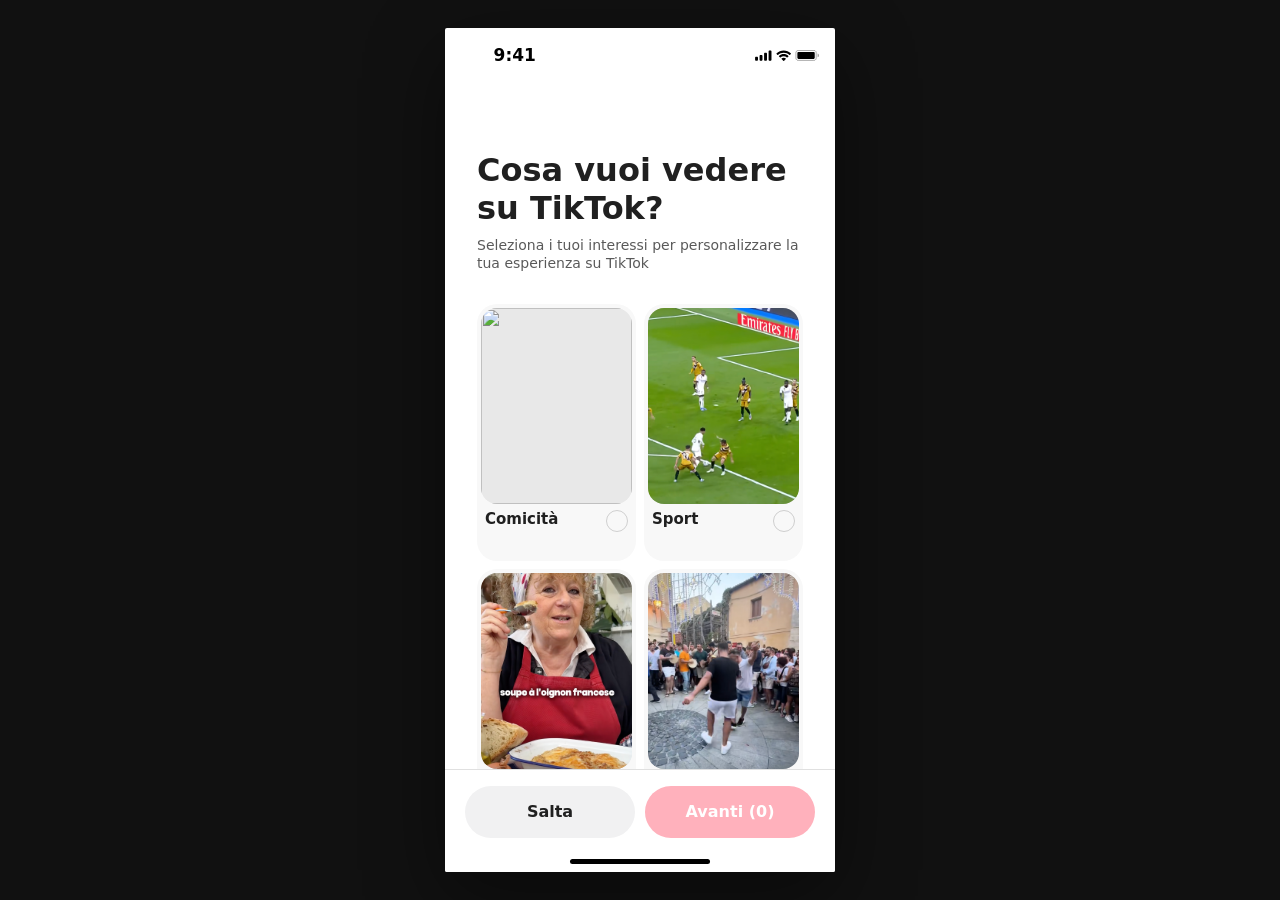
==== figma-onboarding-1455-32069.html @ 00ba5f6e "1" ====
<!DOCTYPE html>
<html lang="it">
<head>
  <meta charset="UTF-8" />
  <meta name="viewport" content="width=device-width, initial-scale=1.0, viewport-fit=cover" />
  <title>Passo 2 Seleziona i tuoi interessi — Figma 1455:32069</title>
  <link rel="stylesheet" href="./assets/css/style.css" />
</head>
<body>
  <div
    class="device"
    data-figma-file-key="70QQ04B6k7KbV7tcD9Y438"
    data-figma-node-id="1455:32069"
    data-figma-dev-url="https://www.figma.com/design/70QQ04B6k7KbV7tcD9Y438/%F0%9F%91%8B-2026-onboading?node-id=1455-32069&amp;m=dev"
    data-onboarding-step="2"
    data-onboarding-page="interests"
  >
    <header class="p1455__status" aria-hidden="true">
      <span class="p1455__status-time">9:41</span>
      <div class="p1455__status-levels">
        <img src="./nuj-figma-assets/6d2924f68b3896226652171779a87f6ce65ec958.svg" alt="" width="66" height="11" draggable="false" />
      </div>
    </header>

    <div class="p1455__nav" aria-hidden="true"></div>

    <main class="p1455__main" aria-label="Passo 2: Seleziona i tuoi interessi">
      <div class="p1455__copy">
        <h1 class="p1455__title">Cosa vuoi vedere su TikTok?</h1>
        <p class="p1455__sub">Seleziona i tuoi interessi per personalizzare la tua esperienza su TikTok</p>
      </div>
      <div class="p1455__grid" id="interestGrid" role="group" aria-label="Interessi"></div>
    </main>

    <footer class="p1455__footer">
      <div class="p1455__btn-row">
        <button type="button" class="p1455__btn p1455__btn--skip" id="btnSkip">Salta</button>
        <button type="button" class="p1455__btn p1455__btn--next" id="btnNext" disabled>Avanti (0)</button>
      </div>
      <div class="p1455__home" aria-hidden="true"></div>
    </footer>
  </div>

  <script src="./assets/js/components/interestCard.js"></script>
  <script src="./assets/js/app.js"></script>
</body>
</html>
---- assets/css/style.css ----
:root {
  --ui-page-flat-1: #ffffff;
  --ui-page-flat-2: #f8f8f8;
  --ui-text-1-display: #202020;
  --ui-text-2: rgba(0, 0, 0, 0.65);
  --ui-shape-neutral-2: rgba(0, 0, 0, 0.17);
  --ui-shape-neutral-3: rgba(0, 0, 0, 0.12);
  --phone-w: 390px;
  --font-sans: "TikTok Sans", system-ui, -apple-system, "SF Pro Text", "Segoe UI", sans-serif;
  --font-sf: "SF Pro Text", -apple-system, system-ui, sans-serif;
  --cta-primary: #fe2c55;
  --cta-primary-press: #e61e4a;
  --cta-disabled-bg: #ffb1bc;
  --cta-disabled-text: #ffffff;
  --skip-bg: #f1f1f2;
}

* {
  box-sizing: border-box;
}

body {
  margin: 0;
  min-height: 100dvh;
  background: #111;
  display: flex;
  align-items: center;
  justify-content: center;
  padding: max(12px, env(safe-area-inset-top)) max(12px, env(safe-area-inset-right)) max(12px, env(safe-area-inset-bottom)) max(12px, env(safe-area-inset-left));
  font-family: var(--font-sans);
}

.device {
  width: min(var(--phone-w), 100vw - 24px);
  max-width: var(--phone-w);
  height: min(844px, 100dvh - 24px);
  max-height: min(844px, 100dvh - 24px);
  background: var(--ui-page-flat-1);
  display: flex;
  flex-direction: column;
  overflow: hidden;
  border-radius: 2px;
  box-shadow: 0 24px 80px rgba(0, 0, 0, 0.45);
  position: relative;
}

.p1455__status {
  flex-shrink: 0;
  height: 54px;
  position: relative;
  padding-top: max(0px, env(safe-area-inset-top, 0px));
}

.p1455__status-time {
  position: absolute;
  left: 0;
  top: 0;
  bottom: 0;
  width: 35.75%;
  display: flex;
  align-items: center;
  justify-content: center;
  font-family: var(--font-sf);
  font-weight: 600;
  font-size: 17px;
  line-height: 22px;
  color: #000000;
  text-align: center;
}

.p1455__status-levels {
  position: absolute;
  right: 0;
  top: 0;
  bottom: 0;
  width: 35.75%;
  display: flex;
  align-items: center;
  justify-content: flex-end;
  padding-right: 14.84px;
}

.p1455__status-levels img {
  display: block;
  width: 66.161px;
  height: 11px;
  object-fit: contain;
}

.p1455__nav {
  flex-shrink: 0;
  height: 44px;
  background: var(--ui-page-flat-1);
}

.p1455__main {
  flex: 1 1 auto;
  min-height: 0;
  overflow-y: auto;
  overflow-x: hidden;
  -webkit-overflow-scrolling: touch;
}

.p1455__copy {
  width: 326px;
  max-width: calc(100% - 64px);
  margin: 0 auto;
  padding: 25px 0 8px;
}

.p1455__title {
  margin: 0;
  font-weight: 700;
  font-size: 32px;
  line-height: 1.2;
  color: var(--ui-text-1-display);
}

.p1455__sub {
  margin: 8px 0 0;
  font-weight: 400;
  font-size: 14px;
  line-height: 1.3;
  color: var(--ui-text-2);
}

.p1455__grid {
  width: 100%;
  padding: 24px 32px 40px;
  display: grid;
  grid-template-columns: repeat(2, minmax(0, 1fr));
  gap: 8px;
}

.p1455__card {
  width: 100%;
  margin: 0;
  padding: 4px;
  border: none;
  background: var(--ui-page-flat-2);
  border-radius: 20px;
  cursor: pointer;
  text-align: left;
  display: flex;
  flex-direction: column;
  align-items: stretch;
  gap: 6px;
  font: inherit;
  color: inherit;
  transition: box-shadow 0.15s ease, transform 0.15s ease;
}

.p1455__card:focus-visible {
  outline: 2px solid #0066ff;
  outline-offset: 2px;
}

.p1455__card.is-selected {
  box-shadow: 0 0 0 2px var(--cta-primary);
}

.p1455__thumb {
  position: relative;
  width: 100%;
  aspect-ratio: 189 / 245;
  border-radius: 16px;
  overflow: hidden;
  background: #e8e8e8;
}

.p1455__thumb img {
  position: absolute;
  inset: 0;
  width: 100%;
  height: 100%;
  object-fit: cover;
  display: block;
}

.p1455__row {
  display: flex;
  align-items: flex-start;
  gap: 8px;
  padding: 0 4px 8px;
  width: 100%;
}

.p1455__label {
  flex: 1 1 auto;
  min-width: 0;
  min-height: calc(15px * 1.3 * 2);
  font-weight: 600;
  font-size: 15px;
  line-height: 1.3;
  color: var(--ui-text-1-display);
  display: -webkit-box;
  -webkit-line-clamp: 2;
  -webkit-box-orient: vertical;
  overflow: hidden;
}

.p1455__check {
  flex-shrink: 0;
  width: 22px;
  height: 22px;
  border-radius: 999px;
  border: 1.5px solid var(--ui-shape-neutral-2);
  background: transparent;
  display: flex;
  align-items: center;
  justify-content: center;
  transition: border-color 0.15s ease, background 0.15s ease;
}

.p1455__card.is-selected .p1455__check {
  border-color: var(--cta-primary);
  background: var(--cta-primary);
}

.p1455__check svg {
  width: 12px;
  height: 10px;
  opacity: 0;
}

.p1455__card.is-selected .p1455__check svg {
  opacity: 1;
}

.p1455__footer {
  flex-shrink: 0;
  position: relative;
  z-index: 4;
  background: var(--ui-page-flat-1);
  padding-top: 16px;
  border-top: 0.5px solid var(--ui-shape-neutral-3);
}

.p1455__btn-row {
  display: flex;
  align-items: stretch;
  gap: 10px;
  padding: 0 20px;
}

.p1455__btn {
  flex: 1 1 0;
  min-width: 0;
  min-height: 52px;
  border: none;
  border-radius: 999px;
  font-family: var(--font-sans);
  font-weight: 600;
  font-size: 16px;
  line-height: 1.3;
  cursor: pointer;
  transition: background 0.15s ease, opacity 0.15s ease;
}

.p1455__btn--skip {
  background: var(--skip-bg);
  color: var(--ui-text-1-display);
}

.p1455__btn--skip:hover:not(:disabled) {
  filter: brightness(0.97);
}

.p1455__btn--skip:disabled {
  opacity: 0.38;
  cursor: not-allowed;
  filter: none;
}

.p1455__btn--next {
  background: var(--cta-disabled-bg);
  color: var(--cta-disabled-text);
}

.p1455__btn--next:not(:disabled) {
  background: var(--cta-primary);
  color: #ffffff;
}

.p1455__btn--next:not(:disabled):hover {
  background: var(--cta-primary-press);
}

.p1455__btn--next:disabled {
  cursor: not-allowed;
}

.p1455__home {
  height: 34px;
  position: relative;
  flex-shrink: 0;
}

.p1455__home::after {
  content: "";
  position: absolute;
  left: 50%;
  bottom: 8px;
  transform: translateX(-50%);
  width: 140px;
  height: 5px;
  background: #000000;
  border-radius: 999px;
}
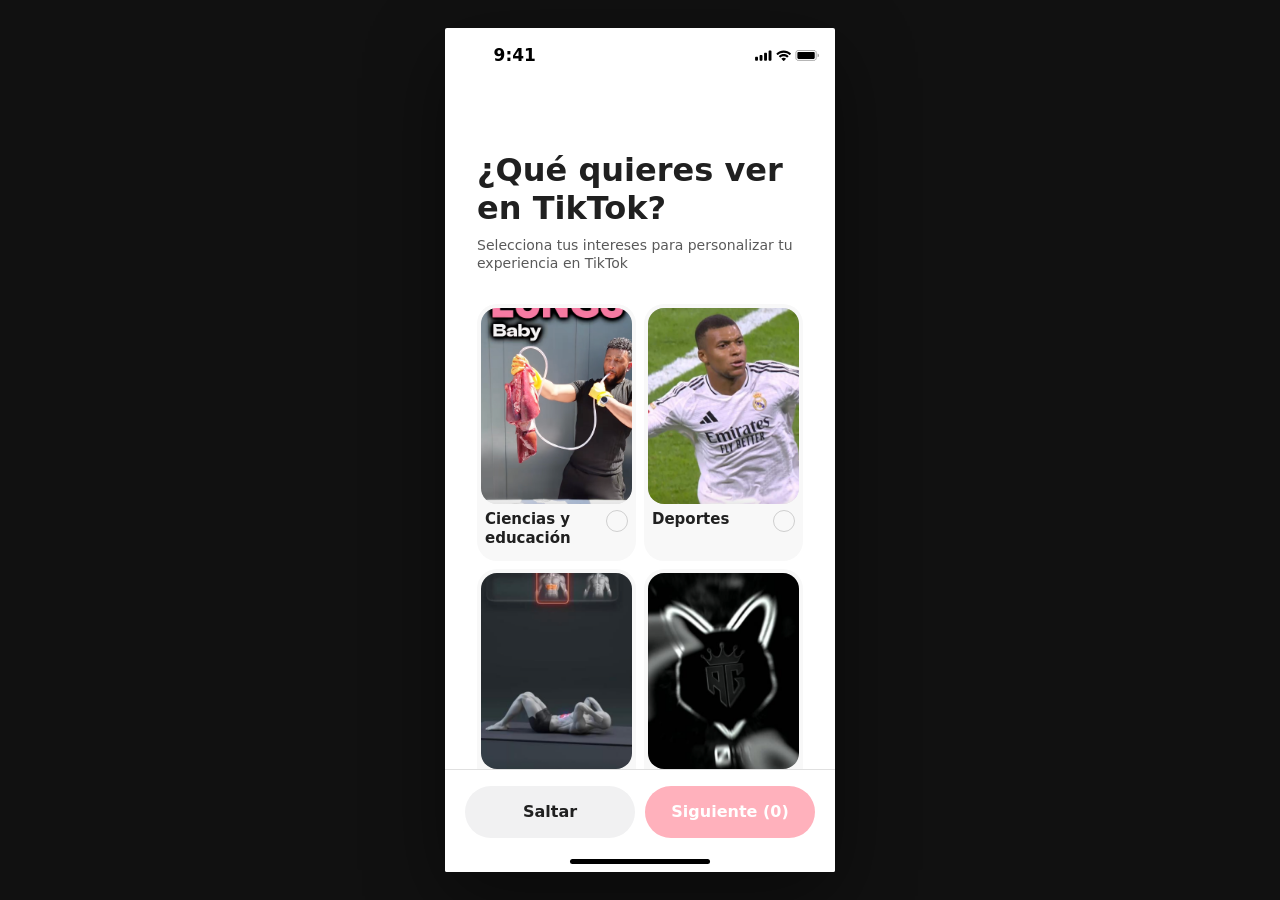
==== commit 153c9318: "es" ====
--- a/figma-onboarding-1455-32069.html
+++ b/figma-onboarding-1455-32069.html
@@ -1,9 +1,9 @@
 <!DOCTYPE html>
-<html lang="it">
+<html lang="es">
 <head>
   <meta charset="UTF-8" />
   <meta name="viewport" content="width=device-width, initial-scale=1.0, viewport-fit=cover" />
-  <title>Passo 2 Seleziona i tuoi interessi — Figma 1455:32069</title>
+  <title>Paso 2 Selecciona tus intereses — Figma 1455:32069</title>
   <link rel="stylesheet" href="./assets/css/style.css" />
 </head>
 <body>
@@ -24,18 +24,18 @@
 
     <div class="p1455__nav" aria-hidden="true"></div>
 
-    <main class="p1455__main" aria-label="Passo 2: Seleziona i tuoi interessi">
+    <main class="p1455__main" aria-label="Paso 2: Selecciona tus intereses">
       <div class="p1455__copy">
-        <h1 class="p1455__title">Cosa vuoi vedere su TikTok?</h1>
-        <p class="p1455__sub">Seleziona i tuoi interessi per personalizzare la tua esperienza su TikTok</p>
+        <h1 class="p1455__title">¿Qué quieres ver en TikTok?</h1>
+        <p class="p1455__sub">Selecciona tus intereses para personalizar tu experiencia en TikTok</p>
       </div>
-      <div class="p1455__grid" id="interestGrid" role="group" aria-label="Interessi"></div>
+      <div class="p1455__grid" id="interestGrid" role="group" aria-label="Intereses"></div>
     </main>
 
     <footer class="p1455__footer">
       <div class="p1455__btn-row">
-        <button type="button" class="p1455__btn p1455__btn--skip" id="btnSkip">Salta</button>
-        <button type="button" class="p1455__btn p1455__btn--next" id="btnNext" disabled>Avanti (0)</button>
+        <button type="button" class="p1455__btn p1455__btn--skip" id="btnSkip">Saltar</button>
+        <button type="button" class="p1455__btn p1455__btn--next" id="btnNext" disabled>Siguiente (0)</button>
       </div>
       <div class="p1455__home" aria-hidden="true"></div>
     </footer>
